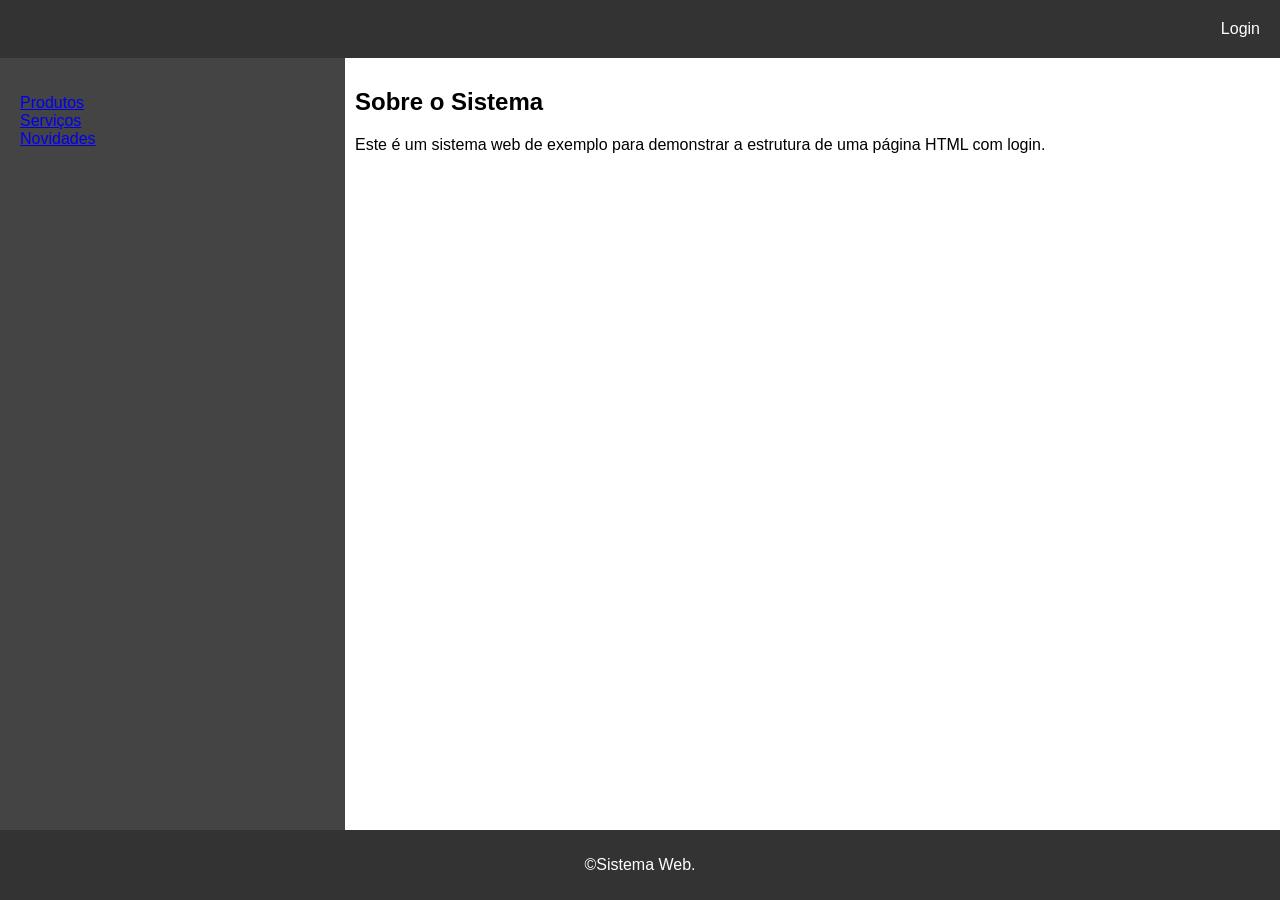
==== frontend/index.html @ af4cd26b "Recriando estrutura frontend" ====
<!DOCTYPE html>
<html lang="en">

<head>
    <meta charset="UTF-8">
    <meta name="viewport" content="width=device-width, initial-scale=1.0">
    <title>Menu de Login</title>
    <link rel="stylesheet" href="style.css">
</head>

<body>
    <header>
        <a href="login.html">Login</a>
    </header>

    <section>
        <nav>
            <ul>
                <li><a href="#">Produtos</a></li>
                <li><a href="#">Serviços</a></li>
                <li><a href="#">Novidades</a></li>
            </ul>
        </nav>

        <article>
            <h2>Sobre o Sistema</h2>
            <p>Este é um sistema web de exemplo para demonstrar a estrutura de uma página HTML com login.</p>
        </article>
    </section>
    <footer>
        <p>&copy;Sistema Web.</p>
    </footer>
</body>

</html>
---- frontend/style.css ----
* {
    box-sizing: border-box;
}

body {
    font-family: Arial, sans-serif;
    background-color: #f0f0f0;
    margin: 0;
    padding: 0;
    min-height: 100vh;
    display: flex;
    flex-direction: column;
}

header {
    background-color: #333;
    padding: 20px;
    text-align: right;
}

header a {
    color: #fff;
    text-decoration: none;
}

section {
    display: -webkit-flex;
    display: flex;
    flex: 1;
}

nav {
    -webkit-flex: 1;
    -ms-flex: 1;
    flex: 1;
    background-color: #444;
    padding: 20px;
}

nav ul {
    list-style-type: none;
    padding: 0;
}

article {
    -webkit-flex: 3;
    -ms-flex: 3;
    flex: 3;
    background-color: #fff;
    padding: 10px;
}

footer {
    background-color: #333;
    color: #fff;
    padding: 10px;
    text-align: center;
}
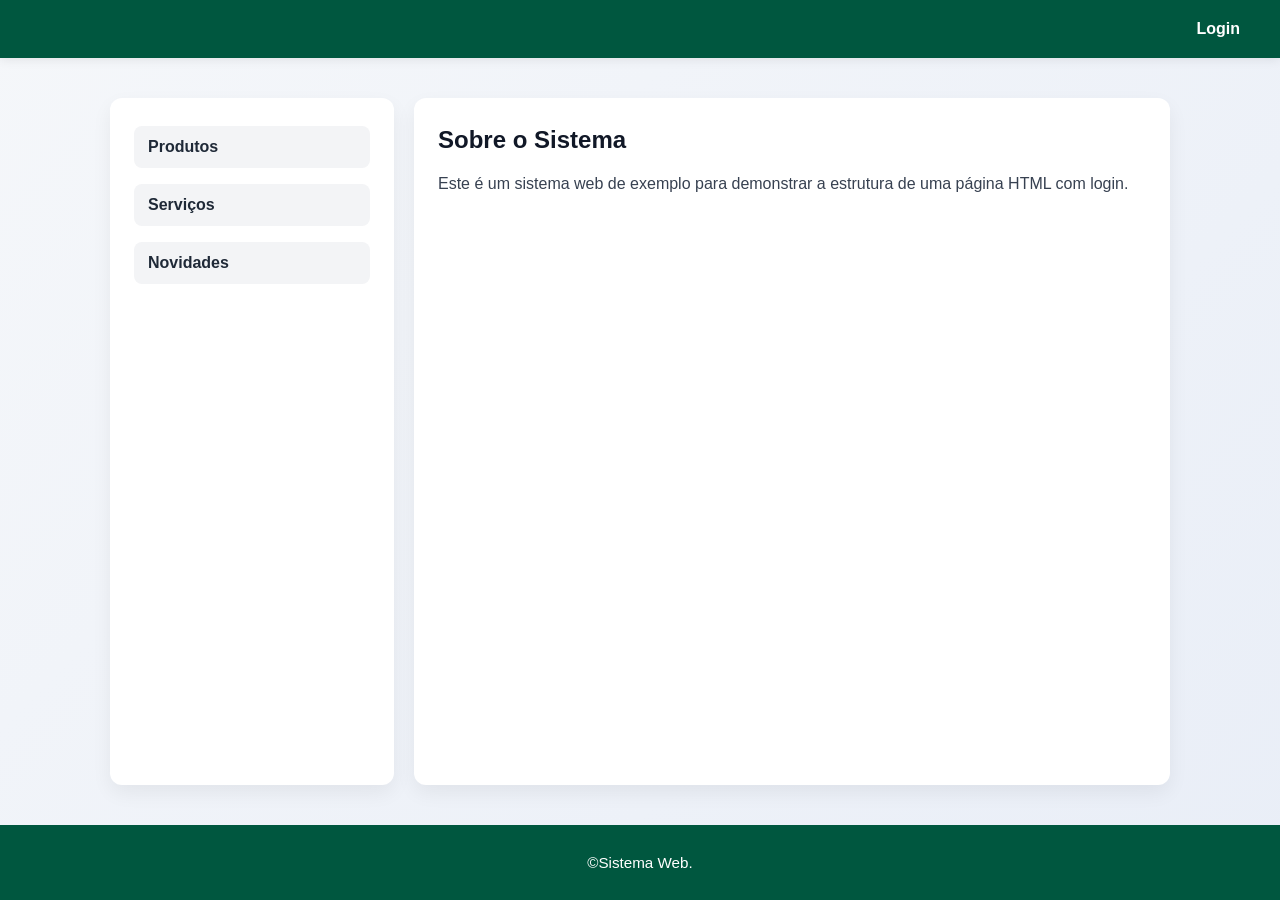
==== commit 4fb0ebdc: "Refatorar o projeto e as paginas" ====
--- a/frontend/index.html
+++ b/frontend/index.html
@@ -10,7 +10,7 @@
 
 <body>
     <header>
-        <a href="login.html">Login</a>
+        <a href="pages/login/login.html">Login</a>
     </header>
 
     <section>
--- a/frontend/style.css
+++ b/frontend/style.css
@@ -4,55 +4,105 @@
 
 body {
     font-family: Arial, sans-serif;
-    background-color: #f0f0f0;
+    background: linear-gradient(135deg, #f5f7fa 0%, #e9eef7 100%);
     margin: 0;
     padding: 0;
     min-height: 100vh;
     display: flex;
     flex-direction: column;
+    color: #333;
 }
 
 header {
-    background-color: #333;
-    padding: 20px;
-    text-align: right;
+    background: #00573F;
+    padding: 20px 40px;
+    display: flex;
+    justify-content: flex-end;
+    align-items: center;
+    box-shadow: 0 2px 10px rgba(0, 0, 0, 0.08);
 }
 
 header a {
     color: #fff;
     text-decoration: none;
+    font-weight: 700;
 }
 
 section {
-    display: -webkit-flex;
     display: flex;
     flex: 1;
+    max-width: 1100px;
+    width: 100%;
+    margin: 40px auto;
+    padding: 0 20px;
+    gap: 20px;
 }
 
 nav {
-    -webkit-flex: 1;
-    -ms-flex: 1;
     flex: 1;
-    background-color: #444;
-    padding: 20px;
+    background: #fff;
+    border-radius: 12px;
+    padding: 28px 24px;
+    box-shadow: 0 8px 20px rgba(0, 0, 0, 0.06);
 }
 
 nav ul {
-    list-style-type: none;
+    list-style: none;
     padding: 0;
+    margin: 0;
+    display: flex;
+    flex-direction: column;
+    gap: 16px;
+}
+
+nav li a {
+    display: block;
+    text-decoration: none;
+    color: #1f2937;
+    background: #f3f4f6;
+    padding: 12px 14px;
+    border-radius: 8px;
+    font-weight: 600;
+    transition: all 0.2s ease;
 }
 
 article {
-    -webkit-flex: 3;
-    -ms-flex: 3;
     flex: 3;
-    background-color: #fff;
-    padding: 10px;
+    background: #fff;
+    border-radius: 12px;
+    padding: 28px 24px;
+    box-shadow: 0 8px 20px rgba(0, 0, 0, 0.06);
+}
+
+article h2 {
+    margin-top: 0;
+    margin-bottom: 16px;
+    color: #111827;
+}
+
+article p {
+    margin: 0;
+    line-height: 1.7;
+    color: #374151;
+    font-size: 1rem;
 }
 
 footer {
-    background-color: #333;
+    background-color: #00573F;
     color: #fff;
-    padding: 10px;
+    padding: 14px;
     text-align: center;
+    font-size: 0.95rem;
+}
+
+@media (max-width: 768px) {
+    section {
+        flex-direction: column;
+        margin: 20px auto;
+    }
+
+    header {
+        padding: 18px 20px;
+        justify-content: center;
+    }
 }
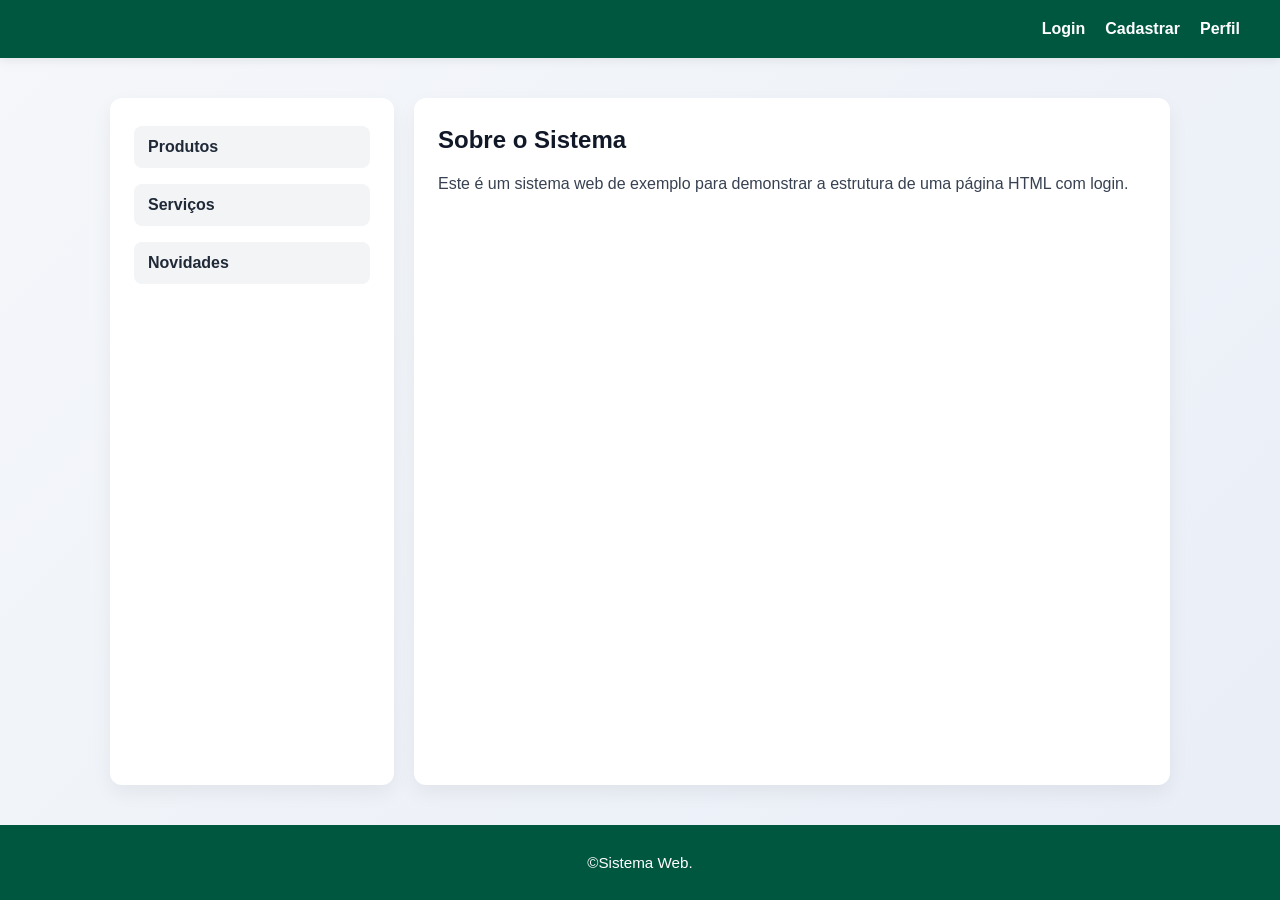
==== commit b0b4504b: "Adicionado páginas de login, registro e perfil com formulários e estilos" ====
--- a/frontend/index.html
+++ b/frontend/index.html
@@ -10,7 +10,9 @@
 
 <body>
     <header>
-        <a href="pages/login/login.html">Login</a>
+        <a href="pages/user/login/login.html">Login</a>
+        <a href="pages/user/register/register.html">Cadastrar</a>
+        <a href="pages/user/profile/profile.html">Perfil</a>
     </header>
 
     <section>
--- a/frontend/style.css
+++ b/frontend/style.css
@@ -26,6 +26,7 @@
     color: #fff;
     text-decoration: none;
     font-weight: 700;
+    margin-left: 20px;
 }
 
 section {
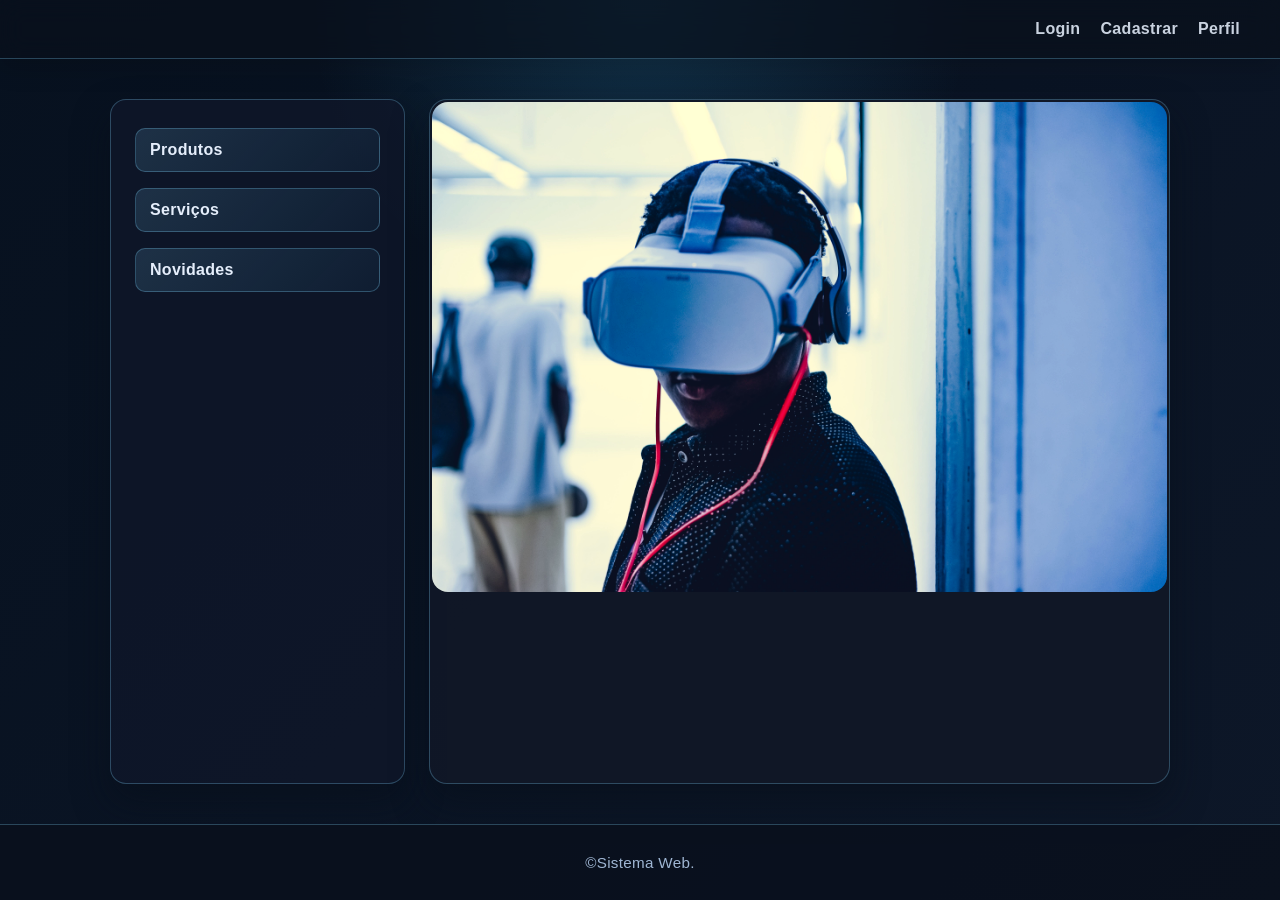
==== commit 806238e6: "Novo design e resposividade" ====
--- a/frontend/index.html
+++ b/frontend/index.html
@@ -5,7 +5,7 @@
     <meta charset="UTF-8">
     <meta name="viewport" content="width=device-width, initial-scale=1.0">
     <title>Menu de Login</title>
-    <link rel="stylesheet" href="style.css">
+    <link rel="stylesheet" href="css/style.css">
 </head>
 
 <body>
@@ -25,8 +25,7 @@
         </nav>
 
         <article>
-            <h2>Sobre o Sistema</h2>
-            <p>Este é um sistema web de exemplo para demonstrar a estrutura de uma página HTML com login.</p>
+            <img src="assets/img/background.jpg" alt="background">
         </article>
     </section>
     <footer>
--- a/frontend/css/style.css
+++ b/frontend/css/style.css
@@ -0,0 +1,144 @@
+* {
+    box-sizing: border-box;
+}
+
+:root {
+    --bg: #07111f;
+    --bg-soft: #0e1a2a;
+    --panel: rgba(15, 23, 42, 0.8);
+    --panel-strong: #111827;
+    --line: rgba(125, 211, 252, 0.28);
+    --text: #e5eefb;
+    --muted: #9fb6d3;
+    --accent: #7dd3fc;
+    --accent-strong: #38bdf8;
+    --shadow: rgba(8, 15, 25, 0.55);
+}
+
+body {
+    font-family: Arial, sans-serif;
+    background:
+        radial-gradient(circle at top, rgba(56, 189, 248, 0.18), transparent 30%),
+        linear-gradient(135deg, var(--bg) 0%, #0a1424 50%, #0d1728 100%);
+    margin: 0;
+    padding: 0;
+    min-height: 100vh;
+    display: flex;
+    flex-direction: column;
+    color: var(--text);
+    letter-spacing: 0.02em;
+}
+
+header {
+    background: rgba(9, 16, 28, 0.7);
+    backdrop-filter: blur(12px);
+    border-bottom: 1px solid var(--line);
+    padding: 20px 40px;
+    display: flex;
+    justify-content: flex-end;
+    align-items: center;
+    box-shadow: 0 10px 25px rgba(0, 0, 0, 0.15);
+}
+
+header a {
+    color: var(--text);
+    text-decoration: none;
+    font-weight: 700;
+    margin-left: 20px;
+    opacity: 0.88;
+    transition: opacity 0.2s ease, color 0.2s ease;
+}
+
+header a:hover {
+    opacity: 1;
+    color: var(--accent);
+}
+
+section {
+    display: flex;
+    flex: 1;
+    max-width: 1100px;
+    width: 100%;
+    margin: 40px auto;
+    padding: 0 20px;
+    gap: 24px;
+}
+
+nav {
+    flex: 1;
+    background: var(--panel);
+    border: 1px solid var(--line);
+    border-radius: 16px;
+    padding: 28px 24px;
+    box-shadow: 0 18px 35px var(--shadow);
+}
+
+nav ul {
+    list-style: none;
+    padding: 0;
+    margin: 0;
+    display: flex;
+    flex-direction: column;
+    gap: 16px;
+}
+
+nav li a {
+    display: block;
+    text-decoration: none;
+    color: var(--text);
+    background: linear-gradient(135deg, rgba(125, 211, 252, 0.15), rgba(56, 189, 248, 0.05));
+    border: 1px solid var(--line);
+    padding: 12px 14px;
+    border-radius: 10px;
+    font-weight: 600;
+    transition: transform 0.2s ease, border-color 0.2s ease, box-shadow 0.2s ease;
+}
+
+nav li a:hover {
+    transform: translateX(4px);
+    border-color: rgba(125, 211, 252, 0.6);
+    box-shadow: 0 0 0 1px rgba(125, 211, 252, 0.18);
+}
+
+article {
+    flex: 3;
+    background: rgba(17, 24, 39, 0.9);
+    border: 1px solid var(--line);
+    border-radius: 18px;
+    padding: 2px;
+    box-shadow: 0 18px 35px var(--shadow);
+    overflow: hidden;
+}
+
+article img {
+    display: block;
+    width: 100%;
+    border-radius: 16px;
+    filter: saturate(0.9) contrast(1.08);
+}
+
+footer {
+    background: rgba(9, 16, 28, 0.8);
+    color: var(--muted);
+    border-top: 1px solid var(--line);
+    padding: 14px;
+    text-align: center;
+    font-size: 0.95rem;
+}
+
+@media (max-width: 768px) {
+    section {
+        flex-direction: column;
+        margin: 20px auto;
+    }
+
+    header {
+        padding: 18px 20px;
+        justify-content: center;
+    }
+
+    nav,
+    article {
+        border-radius: 14px;
+    }
+}
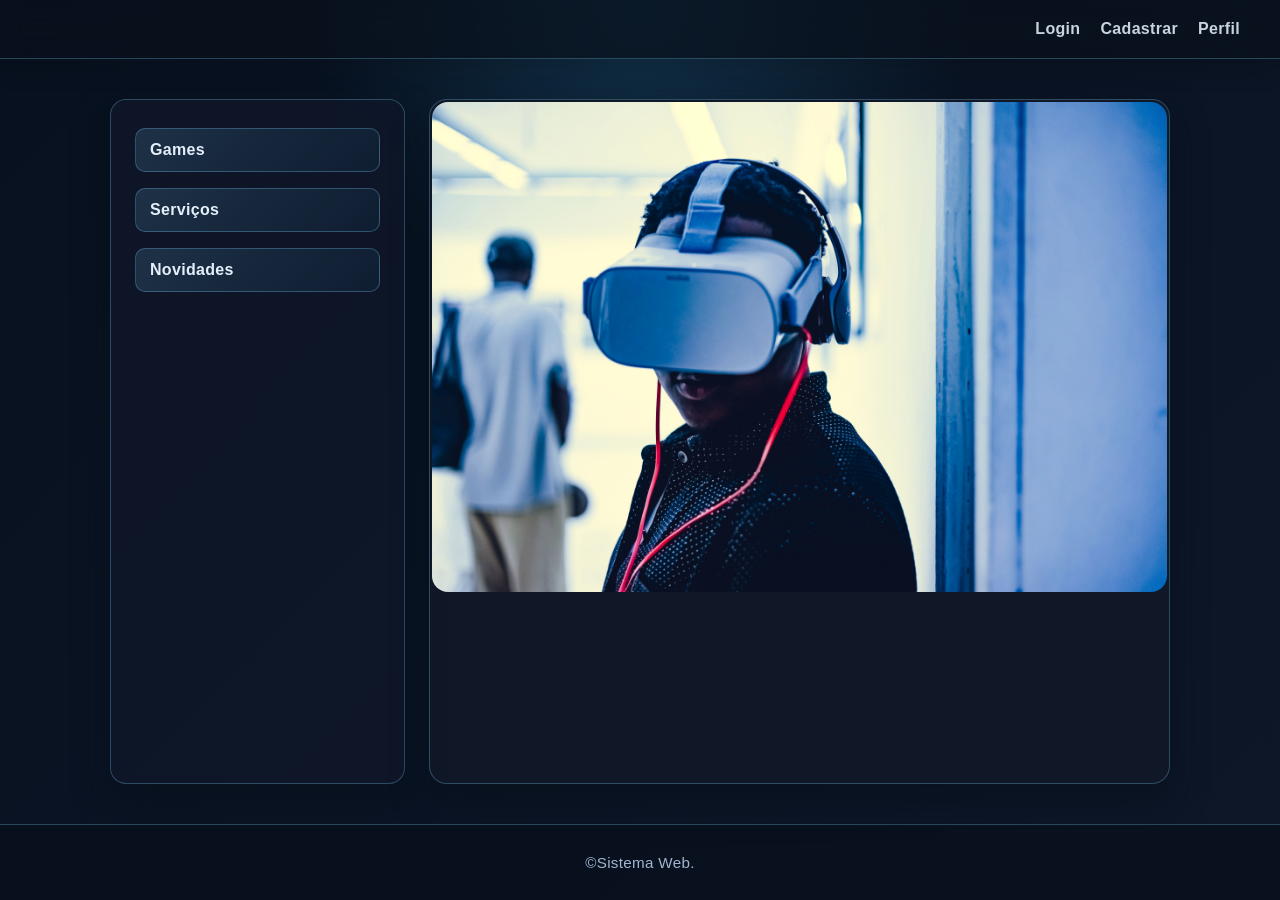
==== commit d97a96ff: "Add página de jogos funcionalidade de busca de dados de Pokémon." ====
--- a/frontend/index.html
+++ b/frontend/index.html
@@ -18,7 +18,7 @@
     <section>
         <nav>
             <ul>
-                <li><a href="#">Produtos</a></li>
+                <li><a href="pages/games/games.html">Games</a></li>
                 <li><a href="#">Serviços</a></li>
                 <li><a href="#">Novidades</a></li>
             </ul>
--- a/frontend/css/style.css
+++ b/frontend/css/style.css
@@ -117,6 +117,174 @@
     filter: saturate(0.9) contrast(1.08);
 }
 
+.games-heading {
+    display: flex;
+    justify-content: space-between;
+    align-items: flex-start;
+    gap: 20px;
+    padding: 32px 34px 18px;
+}
+
+.eyebrow {
+    color: var(--accent);
+    font-size: 0.78rem;
+    font-weight: 700;
+    letter-spacing: 0.12em;
+    margin: 0 0 8px;
+    text-transform: uppercase;
+}
+
+.games-heading h1,
+.pokemon-details h2,
+.stats-list h3 {
+    margin: 0;
+}
+
+.games-heading h1 {
+    font-size: clamp(1.5rem, 3vw, 2.2rem);
+}
+
+.games-description {
+    color: var(--muted);
+    margin: 10px 0 0;
+}
+
+.api-status,
+.type-badge {
+    border: 1px solid var(--line);
+    border-radius: 999px;
+    color: var(--muted);
+    font-size: 0.78rem;
+    font-weight: 700;
+    padding: 7px 11px;
+    white-space: nowrap;
+}
+
+.api-status.is-connected {
+    border-color: rgba(74, 222, 128, 0.45);
+    color: #86efac;
+}
+
+.pokemon-panel {
+    display: grid;
+    grid-template-columns: minmax(190px, 0.8fr) 1.4fr;
+    gap: 34px;
+    padding: 18px 34px 36px;
+}
+
+.pokemon-visual {
+    align-items: center;
+    background: radial-gradient(circle, rgba(125, 211, 252, 0.2), transparent 68%);
+    display: flex;
+    flex-direction: column;
+    justify-content: center;
+    min-height: 300px;
+    position: relative;
+}
+
+.pokemon-visual img {
+    max-height: 260px;
+    object-fit: contain;
+    width: 100%;
+}
+
+.pokemon-number {
+    color: var(--muted);
+    font-weight: 700;
+}
+
+.pokemon-details {
+    min-width: 0;
+}
+
+.pokemon-title {
+    align-items: center;
+    display: flex;
+    gap: 18px;
+    justify-content: space-between;
+}
+
+.pokemon-details h2 {
+    font-size: 2.1rem;
+}
+
+.type-list {
+    display: flex;
+    flex-wrap: wrap;
+    gap: 8px;
+}
+
+.type-badge {
+    background: rgba(125, 211, 252, 0.12);
+    color: var(--accent);
+}
+
+.pokemon-info {
+    border-bottom: 1px solid var(--line);
+    border-top: 1px solid var(--line);
+    display: grid;
+    gap: 14px;
+    grid-template-columns: repeat(3, 1fr);
+    margin: 26px 0;
+    padding: 18px 0;
+}
+
+.pokemon-info div {
+    display: flex;
+    flex-direction: column;
+    gap: 5px;
+}
+
+.pokemon-info span,
+.stat-row span {
+    color: var(--muted);
+    font-size: 0.78rem;
+}
+
+.pokemon-info strong {
+    font-size: 0.95rem;
+    overflow-wrap: anywhere;
+}
+
+.stats-list h3 {
+    font-size: 1rem;
+    margin-bottom: 14px;
+}
+
+.stat-row {
+    align-items: center;
+    display: grid;
+    gap: 10px;
+    grid-template-columns: 82px 28px 1fr;
+    margin: 10px 0;
+}
+
+.stat-bar {
+    background: rgba(159, 182, 211, 0.16);
+    border-radius: 999px;
+    height: 7px;
+    overflow: hidden;
+}
+
+.stat-bar span {
+    background: linear-gradient(90deg, var(--accent-strong), #a7f3d0);
+    border-radius: inherit;
+    display: block;
+    height: 100%;
+}
+
+.loading-message,
+.error-message {
+    color: var(--muted);
+    grid-column: 1 / -1;
+    padding: 42px 0;
+    text-align: center;
+}
+
+.error-message {
+    color: #fca5a5;
+}
+
 footer {
     background: rgba(9, 16, 28, 0.8);
     color: var(--muted);
@@ -141,4 +309,33 @@
     article {
         border-radius: 14px;
     }
+
+    .games-heading,
+    .pokemon-panel {
+        padding-left: 22px;
+        padding-right: 22px;
+    }
+
+    .games-heading,
+    .pokemon-title {
+        align-items: flex-start;
+        flex-direction: column;
+    }
+
+    .pokemon-panel {
+        grid-template-columns: 1fr;
+        gap: 8px;
+    }
+
+    .pokemon-visual {
+        min-height: 220px;
+    }
+
+    .pokemon-visual img {
+        max-height: 200px;
+    }
+
+    .pokemon-info {
+        grid-template-columns: 1fr 1fr;
+    }
 }
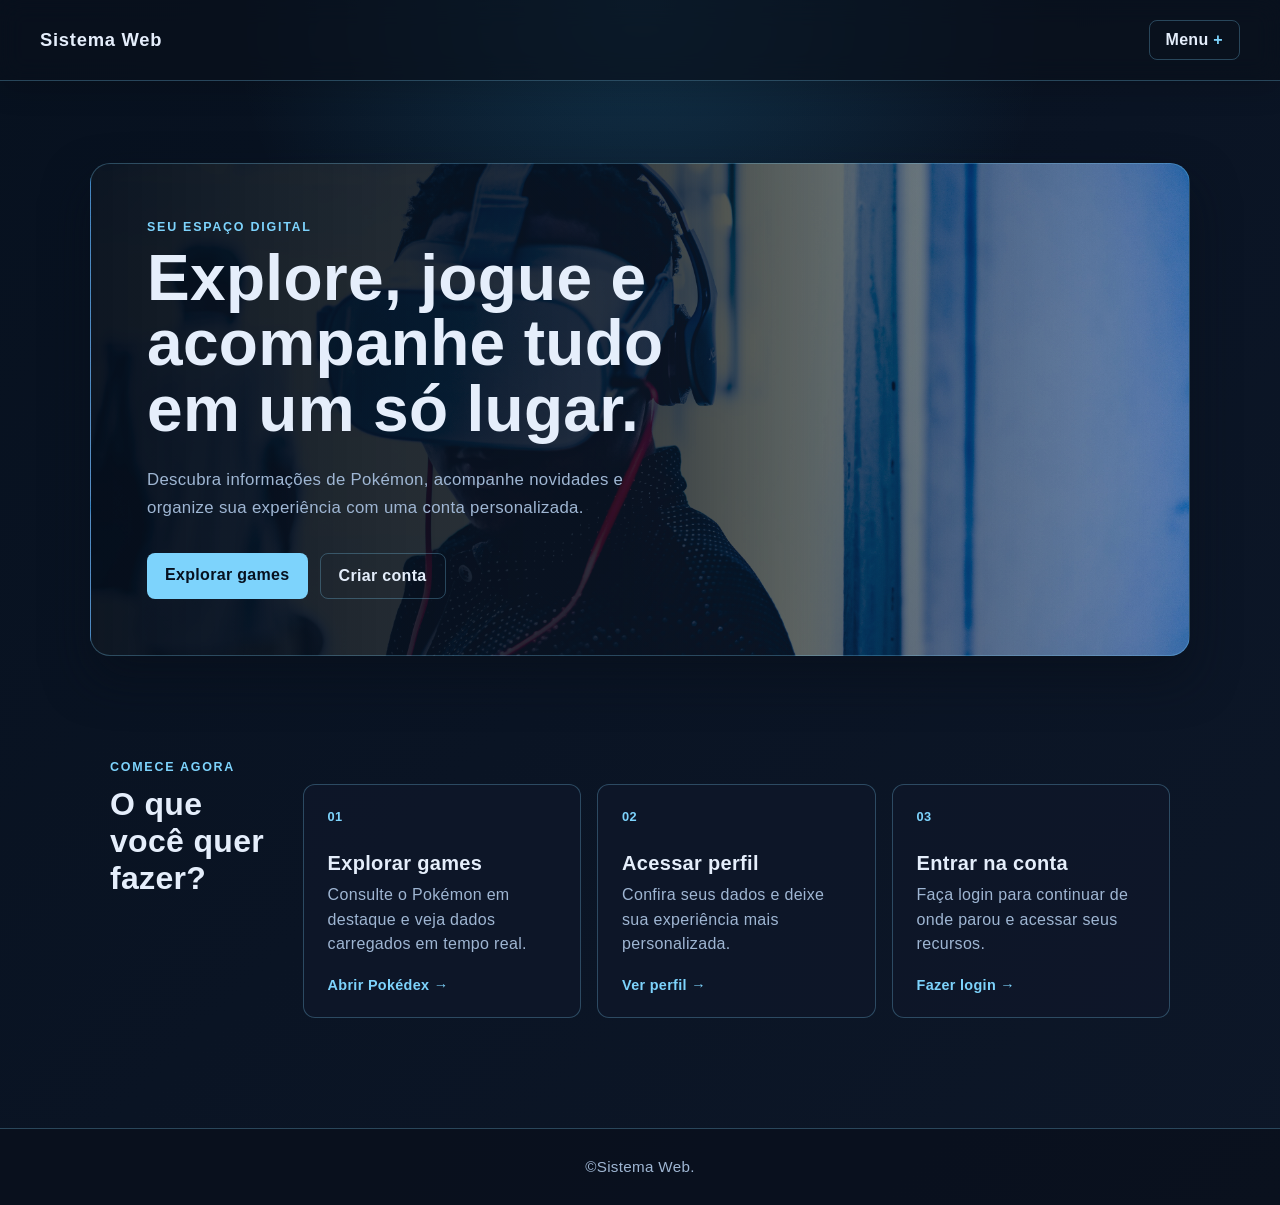
==== commit 14f62bf0: "Atualiza o layout da página inicial com novo menu e seções de destaque" ====
--- a/frontend/index.html
+++ b/frontend/index.html
@@ -1,33 +1,68 @@
 <!DOCTYPE html>
-<html lang="en">
+<html lang="pt-BR">
 
 <head>
     <meta charset="UTF-8">
     <meta name="viewport" content="width=device-width, initial-scale=1.0">
-    <title>Menu de Login</title>
+    <title>Sistema Web | Início</title>
     <link rel="stylesheet" href="css/style.css">
 </head>
 
 <body>
     <header>
-        <a href="pages/user/login/login.html">Login</a>
-        <a href="pages/user/register/register.html">Cadastrar</a>
-        <a href="pages/user/profile/profile.html">Perfil</a>
+        <a class="brand" href="index.html">Sistema Web</a>
+        <details class="header-menu">
+            <summary>Menu</summary>
+            <div class="menu-links">
+                <a href="pages/games/games.html">Games</a>
+                <a href="pages/user/login/login.html">Login</a>
+                <a href="pages/user/register/register.html">Cadastrar</a>
+                <a href="pages/user/profile/profile.html">Perfil</a>
+            </div>
+        </details>
     </header>
 
-    <section>
-        <nav>
-            <ul>
-                <li><a href="pages/games/games.html">Games</a></li>
-                <li><a href="#">Serviços</a></li>
-                <li><a href="#">Novidades</a></li>
-            </ul>
-        </nav>
+    <main class="home-main">
+        <section class="home-hero">
+            <div class="hero-content">
+                <p class="eyebrow">Seu espaço digital</p>
+                <h1>Explore, jogue e acompanhe tudo em um só lugar.</h1>
+                <p class="hero-description">Descubra informações de Pokémon, acompanhe novidades e organize sua
+                    experiência com uma conta personalizada.</p>
+                <div class="hero-actions">
+                    <a class="primary-action" href="pages/games/games.html">Explorar games</a>
+                    <a class="secondary-action" href="pages/user/register/register.html">Criar conta</a>
+                </div>
+            </div>
+        </section>
 
-        <article>
-            <img src="assets/img/background.jpg" alt="background">
-        </article>
-    </section>
+        <section class="home-features" aria-labelledby="features-title">
+            <div class="section-heading">
+                <p class="eyebrow">Comece agora</p>
+                <h2 id="features-title">O que você quer fazer?</h2>
+            </div>
+            <div class="feature-grid">
+                <a class="feature-card" href="pages/games/games.html">
+                    <span class="feature-number">01</span>
+                    <h3>Explorar games</h3>
+                    <p>Consulte o Pokémon em destaque e veja dados carregados em tempo real.</p>
+                    <span class="feature-link">Abrir Pokédex &rarr;</span>
+                </a>
+                <a class="feature-card" href="pages/user/profile/profile.html">
+                    <span class="feature-number">02</span>
+                    <h3>Acessar perfil</h3>
+                    <p>Confira seus dados e deixe sua experiência mais personalizada.</p>
+                    <span class="feature-link">Ver perfil &rarr;</span>
+                </a>
+                <a class="feature-card" href="pages/user/login/login.html">
+                    <span class="feature-number">03</span>
+                    <h3>Entrar na conta</h3>
+                    <p>Faça login para continuar de onde parou e acessar seus recursos.</p>
+                    <span class="feature-link">Fazer login &rarr;</span>
+                </a>
+            </div>
+        </section>
+    </main>
     <footer>
         <p>&copy;Sistema Web.</p>
     </footer>
--- a/frontend/css/style.css
+++ b/frontend/css/style.css
@@ -16,7 +16,7 @@
 }
 
 body {
-    font-family: Arial, sans-serif;
+    font-family: "Trebuchet MS", sans-serif;
     background:
         radial-gradient(circle at top, rgba(56, 189, 248, 0.18), transparent 30%),
         linear-gradient(135deg, var(--bg) 0%, #0a1424 50%, #0d1728 100%);
@@ -35,23 +35,215 @@
     border-bottom: 1px solid var(--line);
     padding: 20px 40px;
     display: flex;
-    justify-content: flex-end;
+    justify-content: space-between;
     align-items: center;
     box-shadow: 0 10px 25px rgba(0, 0, 0, 0.15);
 }
 
-header a {
-    color: var(--text);
-    text-decoration: none;
+.brand {
+    color: var(--text);
+    font-size: 1.15rem;
+    font-weight: 800;
+    letter-spacing: 0.04em;
+    text-decoration: none;
+}
+
+.header-menu {
+    position: relative;
+}
+
+.header-menu summary {
+    border: 1px solid var(--line);
+    border-radius: 8px;
+    color: var(--text);
+    cursor: pointer;
     font-weight: 700;
-    margin-left: 20px;
-    opacity: 0.88;
-    transition: opacity 0.2s ease, color 0.2s ease;
-}
-
-header a:hover {
-    opacity: 1;
-    color: var(--accent);
+    list-style: none;
+    padding: 10px 16px;
+    transition: background 0.2s ease, border-color 0.2s ease;
+}
+
+.header-menu summary::-webkit-details-marker {
+    display: none;
+}
+
+.header-menu summary::after {
+    content: " +";
+    color: var(--accent);
+}
+
+.header-menu[open] summary::after {
+    content: " -";
+}
+
+.header-menu summary:hover,
+.header-menu[open] summary {
+    background: rgba(125, 211, 252, 0.12);
+    border-color: var(--accent);
+}
+
+.menu-links {
+    position: absolute;
+    right: 0;
+    top: calc(100% + 10px);
+    z-index: 5;
+    min-width: 170px;
+    padding: 8px;
+    background: #101d30;
+    border: 1px solid var(--line);
+    border-radius: 10px;
+    box-shadow: 0 16px 30px var(--shadow);
+}
+
+.menu-links a {
+    display: block;
+    color: var(--text);
+    text-decoration: none;
+    font-weight: 700;
+    padding: 10px 12px;
+    border-radius: 6px;
+    transition: background 0.2s ease, color 0.2s ease;
+}
+
+.menu-links a:hover {
+    background: rgba(125, 211, 252, 0.12);
+    color: var(--accent);
+}
+
+.home-main {
+    flex: 1;
+    width: min(1160px, 100%);
+    margin: 0 auto;
+    padding: 42px 20px 70px;
+}
+
+.home-hero {
+    min-height: 430px;
+    display: flex;
+    align-items: center;
+    padding: 56px;
+    border: 1px solid var(--line);
+    border-radius: 20px;
+    overflow: hidden;
+    background: linear-gradient(90deg, rgba(5, 14, 27, 0.96) 0%, rgba(7, 17, 31, 0.82) 48%, rgba(7, 17, 31, 0.2) 100%), url("../assets/img/background.jpg") center / cover;
+    box-shadow: 0 22px 45px var(--shadow);
+}
+
+.hero-content {
+    max-width: 600px;
+}
+
+.eyebrow {
+    margin: 0 0 12px;
+    color: var(--accent);
+    font-size: 0.78rem;
+    font-weight: 800;
+    letter-spacing: 0.14em;
+    text-transform: uppercase;
+}
+
+.hero-content h1 {
+    max-width: 570px;
+    margin: 0;
+    font-size: clamp(2.2rem, 5vw, 4.4rem);
+    line-height: 1.02;
+}
+
+.hero-description {
+    max-width: 500px;
+    margin: 24px 0 0;
+    color: var(--muted);
+    font-size: 1.05rem;
+    line-height: 1.7;
+}
+
+.hero-actions {
+    display: flex;
+    flex-wrap: wrap;
+    gap: 12px;
+    margin-top: 30px;
+}
+
+.hero-actions a {
+    border-radius: 8px;
+    font-weight: 800;
+    padding: 13px 18px;
+    text-decoration: none;
+}
+
+.primary-action {
+    background: var(--accent);
+    color: #07111f;
+}
+
+.secondary-action {
+    border: 1px solid var(--line);
+    color: var(--text);
+}
+
+.primary-action:hover,
+.secondary-action:hover {
+    transform: translateY(-2px);
+}
+
+.home-features {
+    padding-top: 64px;
+}
+
+.section-heading h2 {
+    margin: 0;
+    font-size: 2rem;
+}
+
+.feature-grid {
+    display: grid;
+    grid-template-columns: repeat(3, 1fr);
+    gap: 16px;
+    margin-top: 24px;
+}
+
+.feature-card {
+    display: flex;
+    min-height: 220px;
+    flex-direction: column;
+    padding: 24px;
+    border: 1px solid var(--line);
+    border-radius: 12px;
+    background: rgba(15, 23, 42, 0.74);
+    color: var(--text);
+    text-decoration: none;
+    transition: transform 0.2s ease, border-color 0.2s ease, background 0.2s ease;
+}
+
+.feature-card:hover {
+    background: rgba(20, 39, 62, 0.9);
+    border-color: var(--accent);
+    transform: translateY(-4px);
+}
+
+.feature-number {
+    color: var(--accent);
+    font-size: 0.8rem;
+    font-weight: 800;
+}
+
+.feature-card h3 {
+    margin: 28px 0 8px;
+    font-size: 1.25rem;
+}
+
+.feature-card p {
+    color: var(--muted);
+    line-height: 1.55;
+    margin: 0;
+}
+
+.feature-link {
+    margin-top: auto;
+    padding-top: 20px;
+    color: var(--accent);
+    font-size: 0.9rem;
+    font-weight: 800;
 }
 
 section {
@@ -115,174 +307,6 @@
     width: 100%;
     border-radius: 16px;
     filter: saturate(0.9) contrast(1.08);
-}
-
-.games-heading {
-    display: flex;
-    justify-content: space-between;
-    align-items: flex-start;
-    gap: 20px;
-    padding: 32px 34px 18px;
-}
-
-.eyebrow {
-    color: var(--accent);
-    font-size: 0.78rem;
-    font-weight: 700;
-    letter-spacing: 0.12em;
-    margin: 0 0 8px;
-    text-transform: uppercase;
-}
-
-.games-heading h1,
-.pokemon-details h2,
-.stats-list h3 {
-    margin: 0;
-}
-
-.games-heading h1 {
-    font-size: clamp(1.5rem, 3vw, 2.2rem);
-}
-
-.games-description {
-    color: var(--muted);
-    margin: 10px 0 0;
-}
-
-.api-status,
-.type-badge {
-    border: 1px solid var(--line);
-    border-radius: 999px;
-    color: var(--muted);
-    font-size: 0.78rem;
-    font-weight: 700;
-    padding: 7px 11px;
-    white-space: nowrap;
-}
-
-.api-status.is-connected {
-    border-color: rgba(74, 222, 128, 0.45);
-    color: #86efac;
-}
-
-.pokemon-panel {
-    display: grid;
-    grid-template-columns: minmax(190px, 0.8fr) 1.4fr;
-    gap: 34px;
-    padding: 18px 34px 36px;
-}
-
-.pokemon-visual {
-    align-items: center;
-    background: radial-gradient(circle, rgba(125, 211, 252, 0.2), transparent 68%);
-    display: flex;
-    flex-direction: column;
-    justify-content: center;
-    min-height: 300px;
-    position: relative;
-}
-
-.pokemon-visual img {
-    max-height: 260px;
-    object-fit: contain;
-    width: 100%;
-}
-
-.pokemon-number {
-    color: var(--muted);
-    font-weight: 700;
-}
-
-.pokemon-details {
-    min-width: 0;
-}
-
-.pokemon-title {
-    align-items: center;
-    display: flex;
-    gap: 18px;
-    justify-content: space-between;
-}
-
-.pokemon-details h2 {
-    font-size: 2.1rem;
-}
-
-.type-list {
-    display: flex;
-    flex-wrap: wrap;
-    gap: 8px;
-}
-
-.type-badge {
-    background: rgba(125, 211, 252, 0.12);
-    color: var(--accent);
-}
-
-.pokemon-info {
-    border-bottom: 1px solid var(--line);
-    border-top: 1px solid var(--line);
-    display: grid;
-    gap: 14px;
-    grid-template-columns: repeat(3, 1fr);
-    margin: 26px 0;
-    padding: 18px 0;
-}
-
-.pokemon-info div {
-    display: flex;
-    flex-direction: column;
-    gap: 5px;
-}
-
-.pokemon-info span,
-.stat-row span {
-    color: var(--muted);
-    font-size: 0.78rem;
-}
-
-.pokemon-info strong {
-    font-size: 0.95rem;
-    overflow-wrap: anywhere;
-}
-
-.stats-list h3 {
-    font-size: 1rem;
-    margin-bottom: 14px;
-}
-
-.stat-row {
-    align-items: center;
-    display: grid;
-    gap: 10px;
-    grid-template-columns: 82px 28px 1fr;
-    margin: 10px 0;
-}
-
-.stat-bar {
-    background: rgba(159, 182, 211, 0.16);
-    border-radius: 999px;
-    height: 7px;
-    overflow: hidden;
-}
-
-.stat-bar span {
-    background: linear-gradient(90deg, var(--accent-strong), #a7f3d0);
-    border-radius: inherit;
-    display: block;
-    height: 100%;
-}
-
-.loading-message,
-.error-message {
-    color: var(--muted);
-    grid-column: 1 / -1;
-    padding: 42px 0;
-    text-align: center;
-}
-
-.error-message {
-    color: #fca5a5;
 }
 
 footer {
@@ -295,47 +319,26 @@
 }
 
 @media (max-width: 768px) {
-    section {
-        flex-direction: column;
-        margin: 20px auto;
-    }
-
     header {
         padding: 18px 20px;
-        justify-content: center;
-    }
-
-    nav,
-    article {
-        border-radius: 14px;
-    }
-
-    .games-heading,
-    .pokemon-panel {
-        padding-left: 22px;
-        padding-right: 22px;
-    }
-
-    .games-heading,
-    .pokemon-title {
-        align-items: flex-start;
-        flex-direction: column;
-    }
-
-    .pokemon-panel {
+    }
+
+    .home-main {
+        padding: 24px 16px 48px;
+    }
+
+    .home-hero {
+        min-height: 520px;
+        padding: 32px 24px;
+        background-position: 62% center;
+    }
+
+    .feature-grid {
         grid-template-columns: 1fr;
-        gap: 8px;
-    }
-
-    .pokemon-visual {
-        min-height: 220px;
-    }
-
-    .pokemon-visual img {
-        max-height: 200px;
-    }
-
-    .pokemon-info {
-        grid-template-columns: 1fr 1fr;
-    }
+    }
+
+    .hero-content h1 {
+        font-size: 2.5rem;
+    }
+
 }
